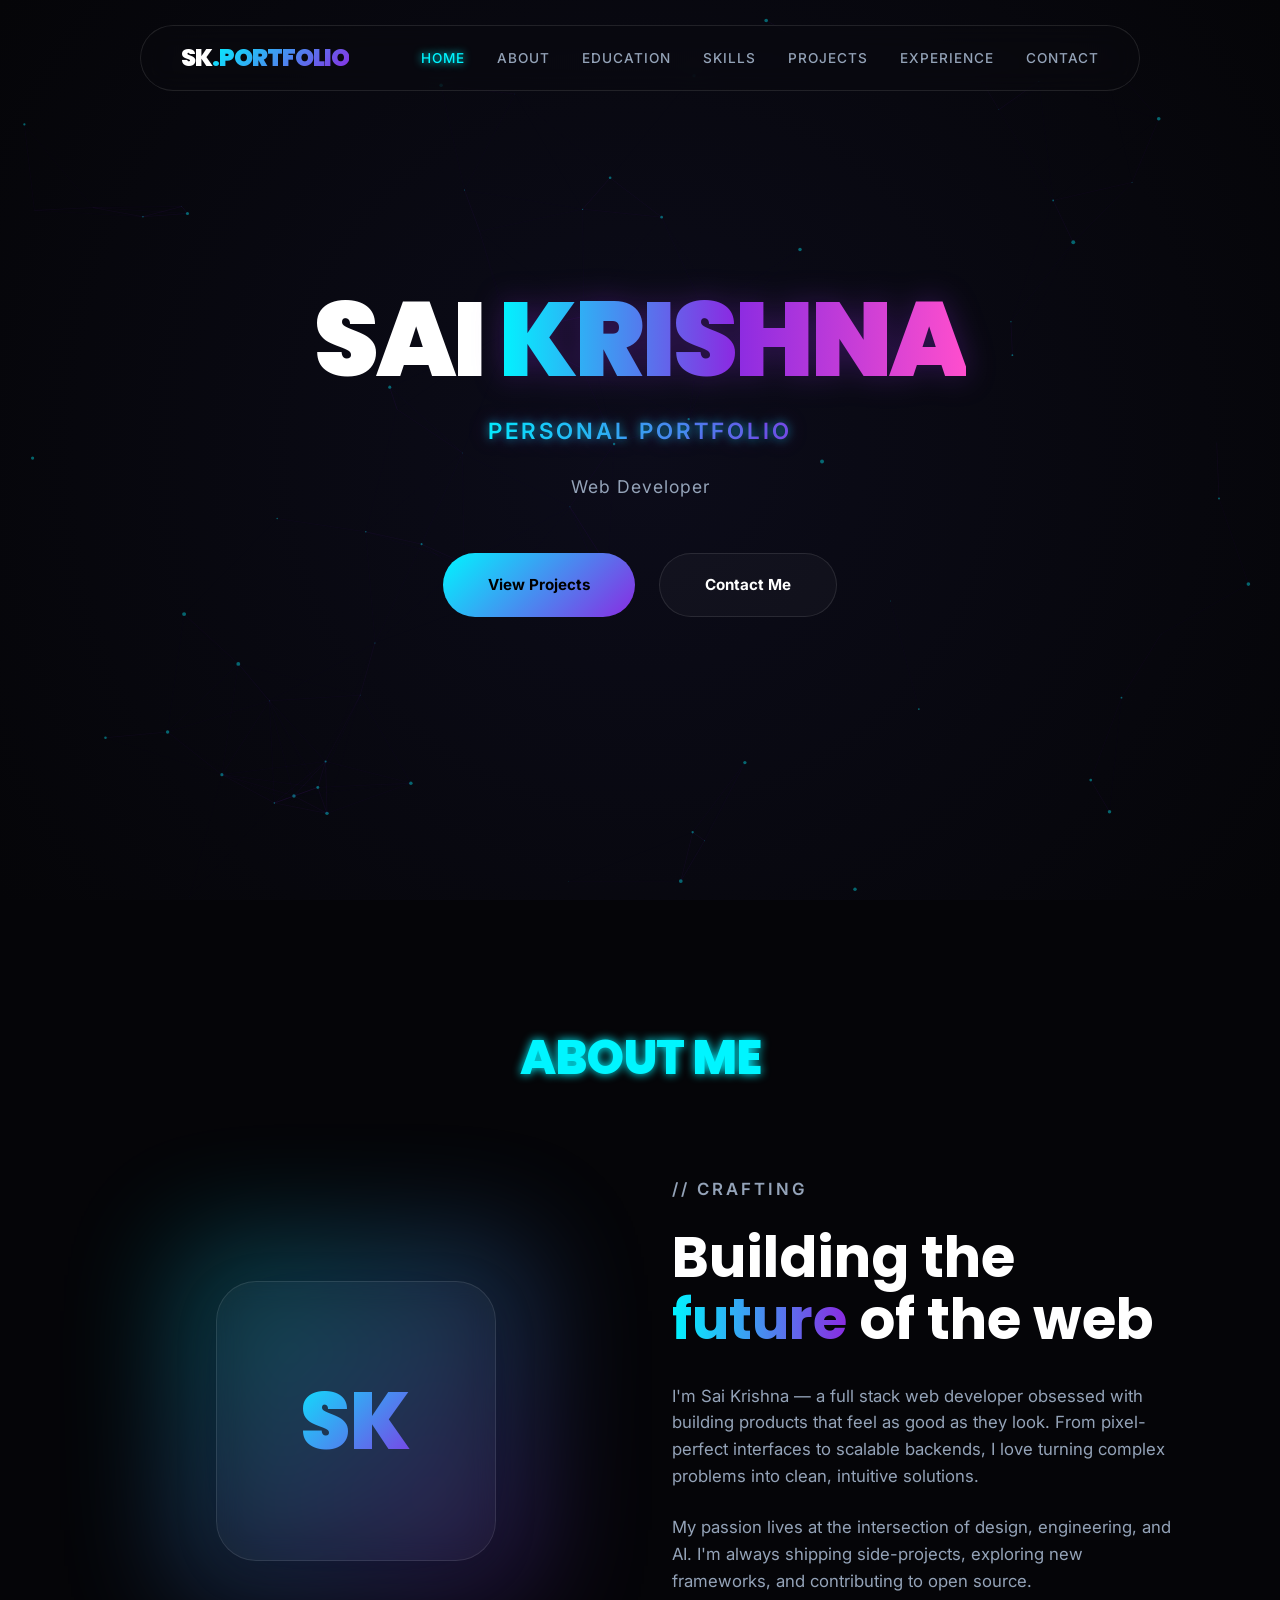
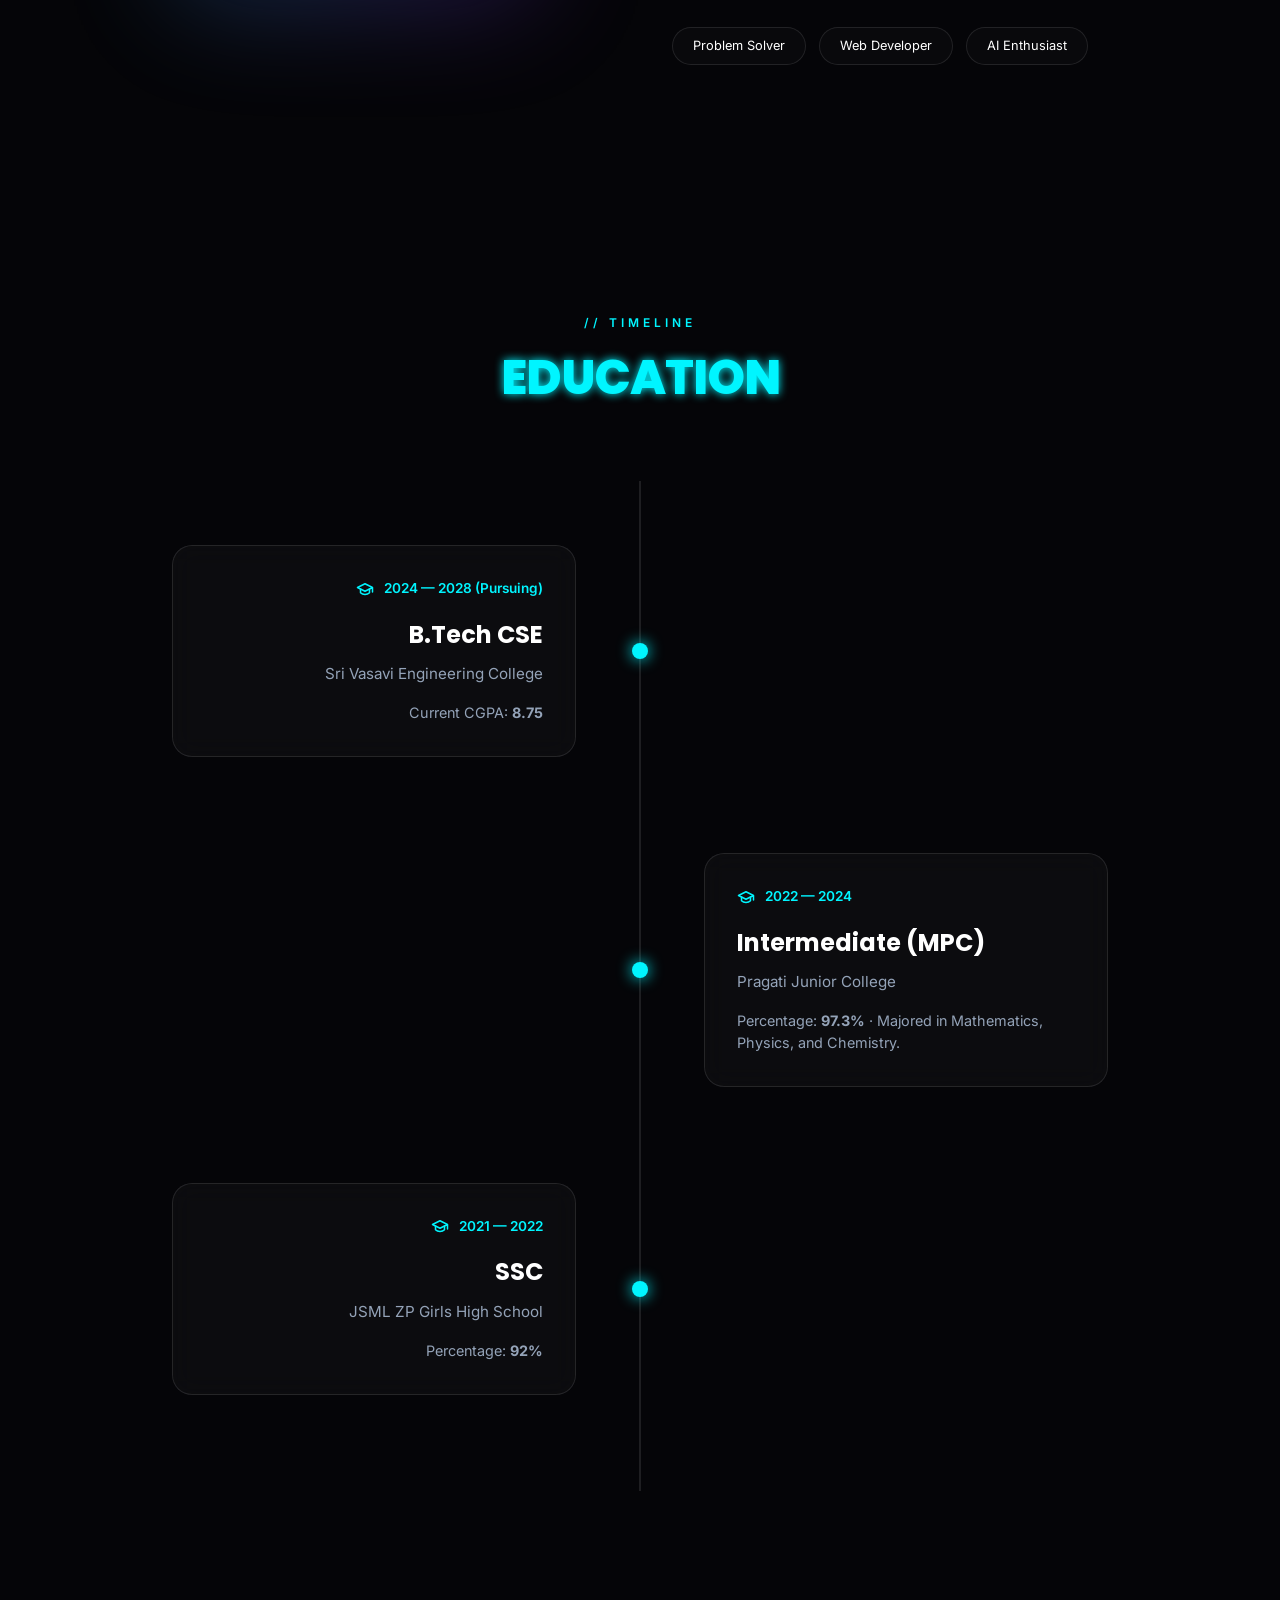
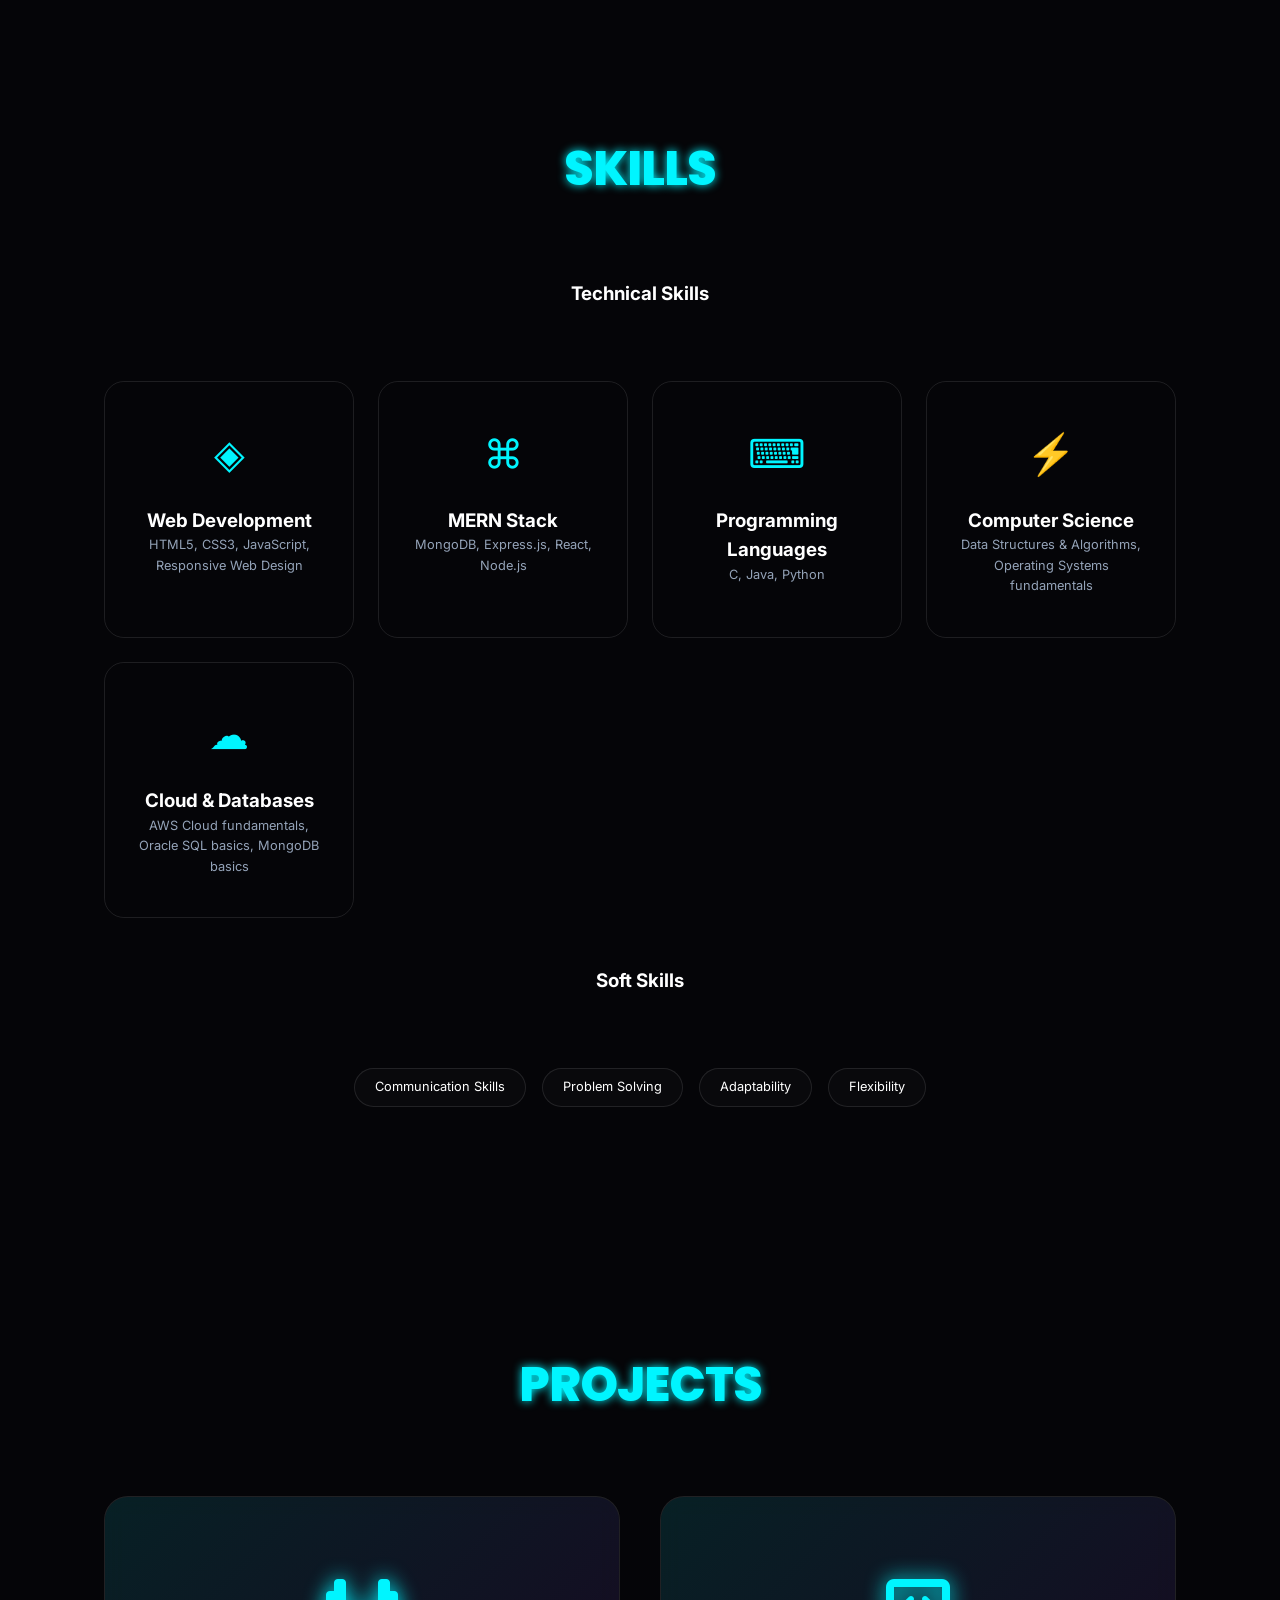
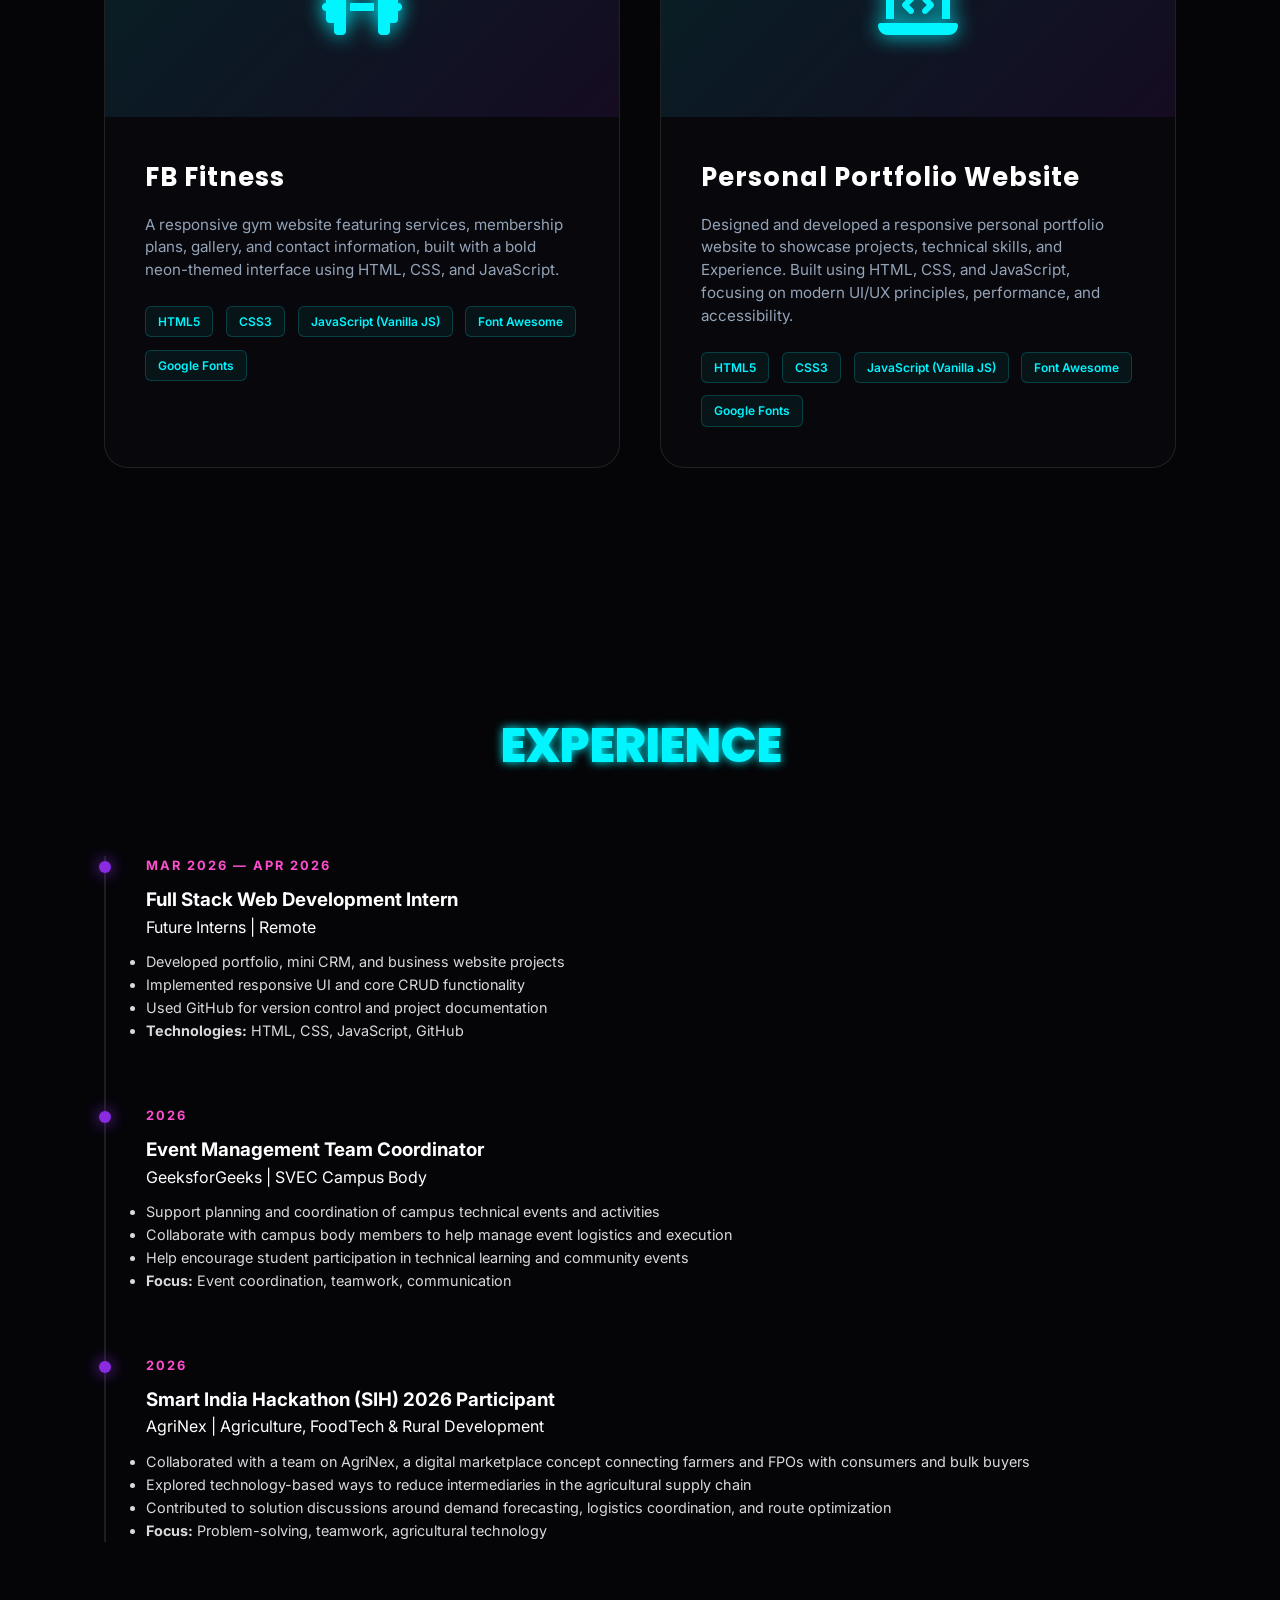
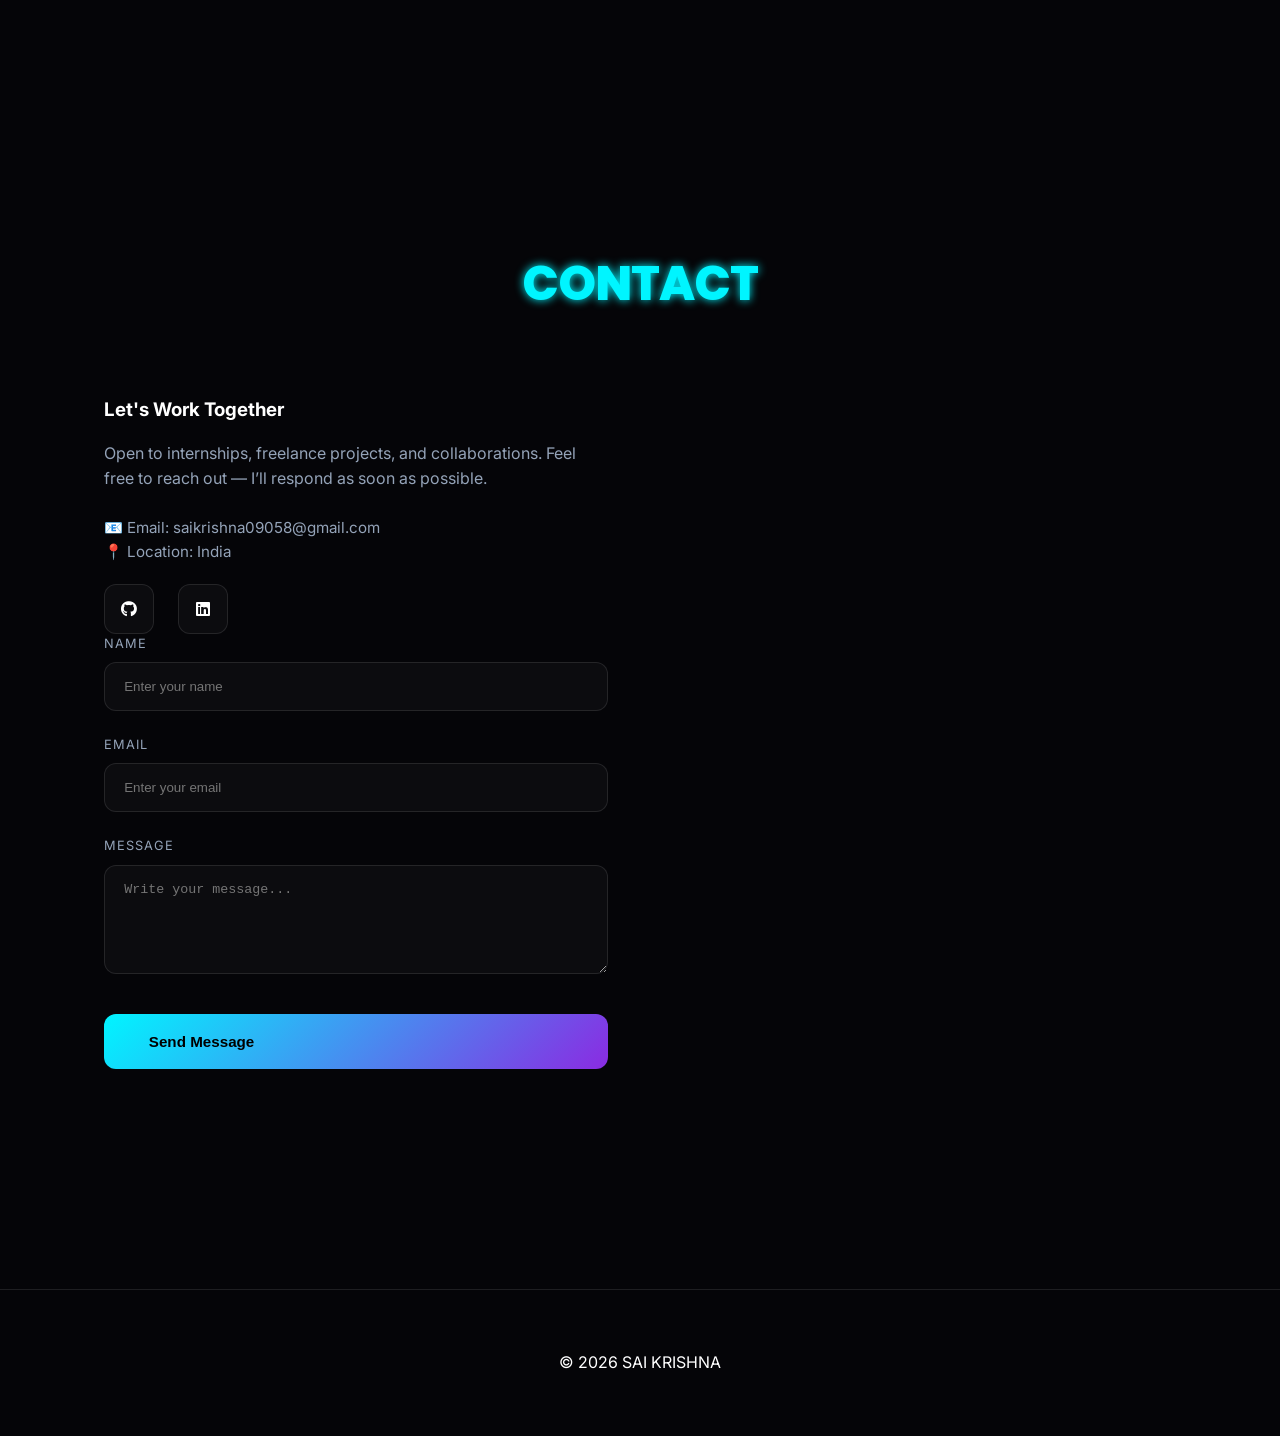
==== index.html @ a2b634c2 "Add files via upload" ====
<!DOCTYPE html>
<html lang="en">
<head>
    <meta charset="UTF-8">
    <meta name="viewport" content="width=device-width, initial-scale=1.0">
    <title>Sai Krishna | Personal Portfolio</title>

    <!-- Google Fonts -->
    <link href="https://fonts.googleapis.com/css2?family=Inter:wght@300;400;500;600&family=Poppins:wght@400;600;700;800;900&display=swap" rel="stylesheet">

    <!-- Font Awesome -->
    <link rel="stylesheet" href="https://cdnjs.cloudflare.com/ajax/libs/font-awesome/6.5.0/css/all.min.css">

    <!-- External CSS -->
    <link rel="stylesheet" href="styles.css">
</head>
<body>

    <div id="scroll-progress"></div>
    <canvas id="bg-canvas"></canvas>

    <!-- Navbar -->
    <nav id="navbar">
        <a href="#" class="logo">SK<span>.PORTFOLIO</span></a>
        <ul class="nav-links">
            <li><a href="#home">Home</a></li>
            <li><a href="#about">About</a></li>
            <li><a href="#education">Education</a></li>
            <li><a href="#skills">Skills</a></li>
            <li><a href="#projects">Projects</a></li>
            <li><a href="#experience">Experience</a></li>
            <li><a href="#contact">Contact</a></li>
        </ul>
    </nav>

    <!-- Hero Section -->
    <header class="hero" id="home">
        <h1 class="scroll-reveal">
             SAI <span class="gradient-text">KRISHNA</span>
        </h1>
        <p class="hero-tagline scroll-reveal">Personal Portfolio</p>
        <div class="subtitle scroll-reveal" id="typewriter"></div>
        <div class="hero-btns scroll-reveal">
            <a href="#projects" class="btn btn-primary">
                View Projects
            </a>
            <a href="#contact" class="btn btn-secondary">
                Contact Me
            </a>
        </div>
        
    </header>

    <!-- About Section -->
    <section id="about">
        <div class="section-header scroll-reveal">
            <h2><span class="accent">About Me</span></h2>
        </div>

        <div class="about-grid container">
            <div class="about-visual scroll-reveal">
                <div class="glow-box"></div>
                <div class="sk-box">
                    <span>SK</span>
                </div>
            </div>
            
            <div class="about-content scroll-reveal">
                <p class="about-header">// CRAFTING</p>
                <h2 class="about-title">Building the <span class="accent">future</span> of the web</h2>
                
                <p>I'm Sai Krishna — a full stack web developer obsessed with building products that feel as good as they look. From pixel-perfect interfaces to scalable backends, I love turning complex problems into clean, intuitive solutions.</p>
                
                <p>My passion lives at the intersection of design, engineering, and AI. I'm always shipping side-projects, exploring new frameworks, and contributing to open source.</p>
                
                <div class="skill-pills">
                    <span class="pill">Problem Solver</span>
                    <span class="pill">Web Developer</span>
                    <span class="pill">AI Enthusiast</span>

                </div>
            </div>
        </div>
    </section>

    <!-- Education Section -->
    <section id="education">
        <div class="timeline-section-header scroll-reveal">
            <span class="timeline-label">// TIMELINE</span>
            <h2 class="timeline-title"><span class="accent">Education</span></h2>
        </div>
        
        <div class="edu-timeline container">
            <div class="edu-item scroll-reveal">
                <div class="edu-dot"></div>
                <div class="edu-card">
                    <div class="edu-meta">
                        <svg width="18" height="18" viewBox="0 0 24 24" fill="none" stroke="currentColor" stroke-width="2" stroke-linecap="round" stroke-linejoin="round"><path d="M22 10v6M2 10l10-5 10 5-10 5z"/><path d="M6 12v5c3 3 9 3 12 0v-5"/></svg>
                        2024 — 2028 (Pursuing)
                    </div>
                    <h3>B.Tech CSE</h3>
                    <p class="edu-inst">Sri Vasavi Engineering College</p>
                    <p class="edu-desc">Current CGPA: <strong>8.75</strong></p>
                </div>
            </div>
            
            <div class="edu-item scroll-reveal">
                <div class="edu-dot"></div>
                <div class="edu-card">
                    <div class="edu-meta">
                        <svg width="18" height="18" viewBox="0 0 24 24" fill="none" stroke="currentColor" stroke-width="2" stroke-linecap="round" stroke-linejoin="round"><path d="M22 10v6M2 10l10-5 10 5-10 5z"/><path d="M6 12v5c3 3 9 3 12 0v-5"/></svg>
                        2022 — 2024
                    </div>
                    <h3>Intermediate (MPC)</h3>
                    <p class="edu-inst">Pragati Junior College</p>
                    <p class="edu-desc">Percentage: <strong>97.3%</strong> · Majored in Mathematics, Physics, and Chemistry.</p>
                </div>
            </div>
            
            <div class="edu-item scroll-reveal">
                <div class="edu-dot"></div>
                <div class="edu-card">
                    <div class="edu-meta">
                        <svg width="18" height="18" viewBox="0 0 24 24" fill="none" stroke="currentColor" stroke-width="2" stroke-linecap="round" stroke-linejoin="round"><path d="M22 10v6M2 10l10-5 10 5-10 5z"/><path d="M6 12v5c3 3 9 3 12 0v-5"/></svg>
                        2021 — 2022
                    </div>
                    <h3>SSC</h3>
                    <p class="edu-inst">JSML ZP Girls High School</p>
                    <p class="edu-desc">Percentage: <strong>92%</strong></p>
                </div>
            </div>
        </div>
    </section>

    <!-- Skills Section -->
    <section id="skills">
        <div class="section-header scroll-reveal">
            <h2><span class="accent">Skills</span></h2>
        </div>

        <div class="section-header scroll-reveal">
            <h3>Technical Skills</h3>
        </div>
        <div class="skills-grid">
            <div class="skill-card scroll-reveal">
                <span class="skill-icon">◈</span>
                <h3>Web Development</h3>
                <p style="font-size: 0.8rem; color: var(--text-secondary);">HTML5, CSS3, JavaScript, Responsive Web Design</p>
            </div>
            <div class="skill-card scroll-reveal">
                <span class="skill-icon">⌘</span>
                <h3>MERN Stack</h3>
                <p style="font-size: 0.8rem; color: var(--text-secondary);">MongoDB, Express.js, React, Node.js</p>
            </div>
            <div class="skill-card scroll-reveal">
                <span class="skill-icon">⌨</span>
                <h3>Programming Languages</h3>
                <p style="font-size: 0.8rem; color: var(--text-secondary);">C, Java, Python</p>
            </div>
            <div class="skill-card scroll-reveal">
                <span class="skill-icon">⚡</span>
                <h3>Computer Science</h3>
                <p style="font-size: 0.8rem; color: var(--text-secondary);">Data Structures & Algorithms, Operating Systems fundamentals</p>
            </div>
            <div class="skill-card scroll-reveal">
                <span class="skill-icon">☁</span>
                <h3>Cloud & Databases</h3>
                <p style="font-size: 0.8rem; color: var(--text-secondary);">AWS Cloud fundamentals, Oracle SQL basics, MongoDB basics</p>
            </div>
        </div>

        <div class="section-header scroll-reveal" style="margin-top: 3rem;">
            <h3>Soft Skills</h3>
        </div>
        <div class="skill-pills scroll-reveal" style="display: flex; justify-content: center; flex-wrap: wrap; gap: 1rem; margin-top: 1.5rem;">
            <span class="pill">Communication Skills</span>
            <span class="pill">Problem Solving</span>
            <span class="pill">Adaptability</span>
            <span class="pill">Flexibility</span>
        </div>
    </section>

    <!-- Projects Section -->
    <section id="projects">
        <div class="section-header scroll-reveal">
            <h2><span class="accent">Projects</span></h2>
        </div>
        <div class="projects-grid container">
            <!-- Project 1: FB Fitness -->
            <div class="glass-card project-card scroll-reveal">
                <div class="project-img">
                    <i class="fas fa-dumbbell"></i>
                    <div class="project-overlay">
                        <a href="projects/fb-fitness/index.html" target="_blank" rel="noopener noreferrer" class="btn btn-primary" style="padding: 10px 20px;">Live Demo</a>
                    </div>
                </div>
                <div class="project-info">
                    <h3>FB Fitness </h3>
                    <p style="color: var(--text-secondary); font-size: 0.95rem; line-height: 1.5;">
                        A responsive gym website featuring services, membership plans, gallery, and contact information, built with a bold neon-themed interface using HTML, CSS, and JavaScript.
                    </p>
                    <div class="tech-stack">
                        <span class="tag">HTML5</span>
                        <span class="tag">CSS3</span>
                        <span class="tag">JavaScript (Vanilla JS)</span>
                        <span class="tag">Font Awesome</span>
                        <span class="tag">Google Fonts</span>
                    </div>
                </div>
            </div>

            <!-- Project 2: Personal Portfolio -->
            <div class="glass-card project-card scroll-reveal">
                <div class="project-img">
                    <i class="fas fa-laptop-code"></i>
                    <div class="project-overlay">
                        <a href="#" class="btn btn-primary" style="padding: 10px 20px;">View Site</a>
                    </div>
                </div>
                <div class="project-info">
                    <h3>Personal Portfolio Website</h3>
                    <p style="color: var(--text-secondary); font-size: 0.95rem; line-height: 1.5;">Designed and developed a responsive personal portfolio website to showcase projects, technical skills, and Experience. Built using HTML, CSS, and JavaScript, focusing on modern UI/UX principles, performance, and accessibility.                      </p>
                    <div class="tech-stack">
                        <span class="tag">HTML5</span>
                        <span class="tag">CSS3</span>
                        <span class="tag">JavaScript (Vanilla JS)</span>
                        <span class="tag">Font Awesome</span>
                        <span class="tag">Google Fonts</span>

                    </div>
                </div>
            </div>
        </div>
    </section>

<!-- Experience Section -->
<section id="experience">
    <div class="section-header scroll-reveal">
        <h2><span class="accent">Experience</span></h2>
    </div>

    <div class="exp-timeline">
        <div class="exp-item scroll-reveal">
            <div class="exp-date">Mar 2026 — Apr 2026</div>

            <div class="timeline-content">
                <h3>Full Stack Web Development Intern</h3>
                <p>Future Interns | Remote</p>

                <ul style="margin-top: 0.6rem; opacity: 0.85; font-size: 0.9rem;">
                    <li>Developed portfolio, mini CRM, and business website projects</li>
                    <li>Implemented responsive UI and core CRUD functionality</li>
                    <li>Used GitHub for version control and project documentation</li>
                    <li><strong>Technologies:</strong> HTML, CSS, JavaScript, GitHub</li>
                </ul>
            </div>
        </div>

        <div class="exp-item scroll-reveal">
            <div class="exp-date">2026</div>
            <div class="timeline-content">
                <h3>Event Management Team Coordinator</h3>
                <p>GeeksforGeeks | SVEC Campus Body</p>
                <ul style="margin-top: 0.6rem; opacity: 0.85; font-size: 0.9rem;">
                    <li>Support planning and coordination of campus technical events and activities</li>
                    <li>Collaborate with campus body members to help manage event logistics and execution</li>
                    <li>Help encourage student participation in technical learning and community events</li>
                    <li><strong>Focus:</strong> Event coordination, teamwork, communication</li>
                </ul>
            </div>
        </div>

        <div class="exp-item scroll-reveal">
            <div class="exp-date">2026</div>
            <div class="timeline-content">
                <h3>Smart India Hackathon (SIH) 2026 Participant</h3>
                <p>AgriNex | Agriculture, FoodTech & Rural Development</p>
                <ul style="margin-top: 0.6rem; opacity: 0.85; font-size: 0.9rem;">
                    <li>Collaborated with a team on AgriNex, a digital marketplace concept connecting farmers and FPOs with consumers and bulk buyers</li>
                    <li>Explored technology-based ways to reduce intermediaries in the agricultural supply chain</li>
                    <li>Contributed to solution discussions around demand forecasting, logistics coordination, and route optimization</li>
                    <li><strong>Focus:</strong> Problem-solving, teamwork, agricultural technology</li>
                </ul>
            </div>
        </div>
    </div>
</section>
  <!-- Contact Section -->
<section id="contact">
    <div class="section-header scroll-reveal">
        <h2><span class="accent">Contact</span></h2>
    </div>

    <div class="contact-container scroll-reveal">

        <!-- Left Side -->
        <div>
            <h3>Let's Work Together</h3>
            <p style="color: var(--text-secondary); margin-top: 1rem;">
                Open to internships, freelance projects, and collaborations. 
                Feel free to reach out — I’ll respond as soon as possible.
            </p>

            <div style="margin-top: 1.5rem; color: var(--text-secondary); font-size: 0.95rem;">
                <p>📧 Email: saikrishna09058@gmail.com</p>
                <p>📍 Location: India</p>
            </div>
<div class="social-links" style="margin-top: 1.2rem;">
    
    <a href="https://github.com/sathivellisaikrishna" target="_blank" class="social-item">
        <i class="fab fa-github"></i>
    </a>

    <a href="https://www.linkedin.com/in/sathivelli-sai-krishna-54211a346" target="_blank" class="social-item">
        <i class="fab fa-linkedin"></i>
    </a>

</div>        <!-- Right Side (Form) -->
        <form id="contact-form">
            <div class="form-group">
                <label>Name</label>
                <input type="text" placeholder="Enter your name" required>
            </div>

            <div class="form-group">
                <label>Email</label>
                <input type="email" placeholder="Enter your email" required>
            </div>

            <div class="form-group">
                <label>Message</label>
                <textarea rows="5" placeholder="Write your message..." required></textarea>
            </div>

            <button type="submit" class="btn btn-primary" 
                style="width: 100%; border-radius: 12px; margin-top: 1rem;">
                Send Message
            </button>
        </form>
    </div>
</section>

    <footer>
        <p>&copy; 2026 SAI KRISHNA</p>
    </footer>

    <!-- External JS -->
    <script src="script.js"></script>

</body>
</html>
---- styles.css ----
:root {
            /* Futuristic Color Palette */
            --bg-deep: #050508;
            --bg-card: rgba(10, 10, 15, 0.7);
            --text-primary: #ffffff;
            --text-secondary: #94a3b8;
            
            /* Neon Accents */
            --cyan: #00f5ff;
            --purple: #8a2be2;
            --pink: #ff4ecd;
            
            /* Glassmorphism & UI */
            --glass-border: rgba(255, 255, 255, 0.1);
            --glass-blur: blur(12px);
            --glow-shadow: 0 0 20px rgba(0, 245, 255, 0.15);
            
            --transition: all 0.4s cubic-bezier(0.175, 0.885, 0.32, 1.275);
        }

        * {
            margin: 0;
            padding: 0;
            box-sizing: border-box;
            cursor: default;
        }

        html {
            scroll-behavior: smooth;
            scrollbar-width: thin;
            scrollbar-color: var(--purple) var(--bg-deep);
        }

        body {
            background-color: var(--bg-deep);
            color: var(--text-primary);
            font-family: 'Inter', sans-serif;
            overflow-x: hidden;
            line-height: 1.6;
        }

        /* --- Global Animations --- */
        @keyframes float {
            0%, 100% { transform: translateY(0); }
            50% { transform: translateY(-10px); }
        }

        @keyframes pulse-glow {
            0%, 100% { opacity: 0.5; transform: scale(1); }
            50% { opacity: 1; transform: scale(1.05); }
        }

        /* --- Background Particles --- */
        #bg-canvas {
            position: fixed;
            top: 0;
            left: 0;
            width: 100%;
            height: 100%;
            z-index: -1;
            background: radial-gradient(circle at 50% 50%, #0c0c1a 0%, #050508 100%);
        }

        /* --- Scroll Progress Bar --- */
        #scroll-progress {
            position: fixed;
            top: 0;
            left: 0;
            width: 0%;
            height: 4px;
            background: linear-gradient(to right, var(--cyan), var(--purple), var(--pink));
            z-index: 2000;
            box-shadow: 0 0 10px var(--cyan);
        }

        /* --- Navbar (Capsule Glass) --- */
        nav {
            position: fixed;
            top: 25px;
            left: 50%;
            transform: translateX(-50%);
            width: 90%;
            max-width: 1000px;
            z-index: 1500;
            padding: 0.8rem 2.5rem;
            background: rgba(10, 10, 15, 0.4);
            backdrop-filter: var(--glass-blur);
            border: 1px solid var(--glass-border);
            border-radius: 100px;
            display: flex;
            justify-content: space-between;
            align-items: center;
            transition: var(--transition);
        }

        nav.scrolled {
            top: 10px;
            background: rgba(5, 5, 8, 0.9);
            width: 95%;
            border-color: rgba(0, 245, 255, 0.2);
        }

        .logo {
            font-family: 'Poppins', sans-serif;
            font-size: 1.5rem;
            font-weight: 900;
            text-decoration: none;
            color: #fff;
            letter-spacing: -1px;
        }

        .logo span {
            background: linear-gradient(135deg, var(--cyan), var(--purple));
            -webkit-background-clip: text;
            -webkit-text-fill-color: transparent;
        }

        .nav-links {
            display: flex;
            gap: 2rem;
            list-style: none;
        }

        .nav-links a {
            text-decoration: none;
            color: var(--text-secondary);
            font-size: 0.85rem;
            font-weight: 500;
            transition: var(--transition);
            text-transform: uppercase;
            letter-spacing: 1px;
        }

        .nav-links a:hover, .nav-links a.active {
            color: var(--cyan);
            text-shadow: 0 0 8px var(--cyan);
        }

        /* --- Hero Section --- */
        .hero {
            height: 100vh;
            display: flex;
            flex-direction: column;
            align-items: center;
            justify-content: center;
            text-align: center;
            padding: 0 5%;
        }

        .hero h1 {
            font-family: 'Poppins', sans-serif;
            font-size: clamp(3rem, 10vw, 6.5rem);
            font-weight: 900;
            line-height: 1.1;
            text-transform: uppercase;
            letter-spacing: -3px;
        }

        .hero h1 .gradient-text {
            background: linear-gradient(to right, var(--cyan), var(--purple), var(--pink));
            -webkit-background-clip: text;
            -webkit-text-fill-color: transparent;
            filter: drop-shadow(0 0 15px rgba(138, 43, 226, 0.3));
        }

        .hero .subtitle {
            font-size: 1.1rem;
            color: var(--text-secondary);
            margin-top: 1.5rem;
            height: 1.5rem;
            font-weight: 400;
            letter-spacing: 1px;
        }

        .hero-btns {
            display: flex;
            gap: 1.5rem;
            margin-top: 3.5rem;
        }

        .btn {
            padding: 1.2rem 2.8rem;
            border-radius: 100px;
            font-weight: 700;
            text-decoration: none;
            font-size: 0.95rem;
            transition: var(--transition);
            display: flex;
            align-items: center;
            gap: 10px;
        }

        .btn-primary {
            background: linear-gradient(135deg, var(--cyan), var(--purple));
            color: #000;
            border: none;
        }

        .btn-primary:hover {
            transform: translateY(-5px) scale(1.02);
            box-shadow: 0 10px 30px rgba(0, 245, 255, 0.4);
        }

        .btn-secondary {
            background: rgba(255, 255, 255, 0.03);
            border: 1px solid var(--glass-border);
            color: #fff;
        }

        .btn-secondary:hover {
            background: rgba(255, 255, 255, 0.08);
            border-color: var(--pink);
            box-shadow: 0 0 15px rgba(255, 78, 205, 0.3);
            transform: translateY(-5px);
        }

        /* --- About Section --- */
        .about-grid {
            display: grid;
            grid-template-columns: 1fr 1fr;
            gap: 4rem;
            align-items: center;
        }

        .about-visual {
            position: relative;
            width: 100%;
            aspect-ratio: 1;
            display: flex;
            align-items: center;
            justify-content: center;
        }

        .about-visual .glow-box {
            position: absolute;
            width: 70%;
            height: 70%;
            background: linear-gradient(135deg, var(--cyan), var(--purple));
            filter: blur(60px);
            opacity: 0.3;
            z-index: 0;
        }

        .about-visual .sk-box {
            position: relative;
            z-index: 1;
            width: 280px;
            height: 280px;
            background: rgba(255, 255, 255, 0.03);
            border: 1px solid var(--glass-border);
            backdrop-filter: var(--glass-blur);
            border-radius: 40px;
            display: flex;
            align-items: center;
            justify-content: center;
            font-size: 5rem;
            font-weight: 900;
            font-family: 'Poppins', sans-serif;
            box-shadow: 0 10px 40px rgba(0, 0, 0, 0.2);
        }

        .about-visual .sk-box span {
            background: linear-gradient(135deg, var(--cyan), var(--purple));
            -webkit-background-clip: text;
            -webkit-text-fill-color: transparent;
        }

        .about-header {
            color: var(--cyan);
            font-size: 0.85rem;
            font-weight: 600;
            letter-spacing: 3px;
            text-transform: uppercase;
            margin-bottom: 1rem;
        }

        .about-title {
            font-family: 'Poppins', sans-serif;
            font-size: 3.5rem;
            font-weight: 700;
            line-height: 1.1;
            margin-bottom: 2rem;
        }

        .about-title .accent {
            background: linear-gradient(to right, var(--cyan), var(--purple));
            -webkit-background-clip: text;
            -webkit-text-fill-color: transparent;
        }

        .about-content p {
            color: var(--text-secondary);
            font-size: 1.05rem;
            margin-bottom: 1.5rem;
            max-width: 550px;
        }

        .skill-pills {
            display: flex;
            flex-wrap: wrap;
            gap: 0.8rem;
            margin-top: 2rem;
        }

        .pill {
            padding: 8px 20px;
            background: rgba(255, 255, 255, 0.02);
            border: 1px solid var(--glass-border);
            border-radius: 100px;
            font-size: 0.8rem;
            color: var(--text-primary);
            transition: var(--transition);
        }

        .pill:hover {
            border-color: var(--cyan);
            background: rgba(0, 245, 255, 0.05);
            transform: translateY(-2px);
        }

        /* --- Education Section --- */
        .timeline-section-header {
            text-align: center;
            margin-bottom: 4rem;
        }

        .timeline-label {
            color: var(--cyan);
            font-size: 0.75rem;
            font-weight: 600;
            letter-spacing: 4px;
            text-transform: uppercase;
            margin-bottom: 0.5rem;
            display: block;
        }

        .timeline-title {
            font-family: 'Poppins', sans-serif;
            font-size: 3rem;
            font-weight: 800;
            color: #fff;
            text-transform: uppercase;
            letter-spacing: -1px;
        }

        .edu-timeline {
            position: relative;
            max-width: 1000px;
            margin: 0 auto;
            padding: 2rem 0;
        }

        .edu-timeline::before {
            content: '';
            position: absolute;
            left: 50%;
            top: 0;
            bottom: 0;
            width: 2px;
            background: rgba(255, 255, 255, 0.1);
            transform: translateX(-50%);
        }

        .edu-item {
            position: relative;
            width: 50%;
            padding: 2rem;
            margin-bottom: 2rem;
        }

        .edu-item:nth-child(odd) {
            left: 0;
            text-align: right;
            padding-right: 4rem;
        }

        .edu-item:nth-child(even) {
            left: 50%;
            text-align: left;
            padding-left: 4rem;
        }

        .edu-dot {
            position: absolute;
            left: 100%;
            top: 50%;
            width: 16px;
            height: 16px;
            background: var(--cyan);
            border-radius: 50%;
            transform: translate(-50%, -50%);
            box-shadow: 0 0 15px var(--cyan);
            z-index: 2;
        }

        .edu-item:nth-child(even) .edu-dot {
            left: 0;
        }

        .edu-card {
            background: rgba(255, 255, 255, 0.03);
            border: 1px solid var(--glass-border);
            backdrop-filter: var(--glass-blur);
            padding: 2rem;
            border-radius: 20px;
            transition: var(--transition);
        }

        .edu-card:hover {
            border-color: var(--cyan);
            transform: translateY(-5px);
            background: rgba(255, 255, 255, 0.05);
        }

        .edu-meta {
            display: flex;
            align-items: center;
            gap: 10px;
            color: var(--cyan);
            font-size: 0.85rem;
            font-weight: 600;
            margin-bottom: 1rem;
        }

        .edu-item:nth-child(odd) .edu-meta {
            justify-content: flex-end;
        }

        .edu-card h3 {
            font-family: 'Poppins', sans-serif;
            font-size: 1.5rem;
            font-weight: 700;
            margin-bottom: 0.5rem;
            color: #fff;
        }

        .edu-inst {
            color: var(--text-secondary);
            font-size: 0.95rem;
            margin-bottom: 1rem;
        }

        .edu-desc {
            color: var(--text-secondary);
            font-size: 0.9rem;
            line-height: 1.5;
        }

        /* --- Global Section Headers --- */
        section {
            padding: 120px 5%;
            max-width: 1200px;
            margin: 0 auto;
        }

        .section-header {
            margin-bottom: 4.5rem;
            text-align: center;
        }

        .section-header h2 {
            font-family: 'Poppins', sans-serif;
            font-size: 3rem;
            font-weight: 800;
            text-transform: uppercase;
            letter-spacing: -1px;
        }

        .section-header .accent, .timeline-section-header .accent {
            color: var(--cyan);
            text-shadow: 0 0 10px var(--cyan);
        }

        .glass-card {
            background: var(--bg-card);
            backdrop-filter: var(--glass-blur);
            border: 1px solid var(--glass-border);
            border-radius: 24px;
            padding: 3rem;
            transition: var(--transition);
        }

        /* --- Skills Grid --- */
        .skills-grid {
            display: grid;
            grid-template-columns: repeat(auto-fit, minmax(220px, 1fr));
            gap: 1.5rem;
        }

        .skill-card {
            text-align: center;
            padding: 2.5rem 1.5rem;
            border: 1px solid var(--glass-border);
            border-radius: 20px;
            transition: var(--transition);
        }

        .skill-card:hover {
            transform: translateY(-8px);
            border-color: var(--cyan);
            box-shadow: 0 0 20px rgba(0, 245, 255, 0.2);
        }

        .skill-icon {
            font-size: 2.5rem;
            margin-bottom: 1.2rem;
            display: block;
            color: var(--cyan);
        }

        /* --- Projects Grid --- */
        .projects-grid {
            display: grid;
            grid-template-columns: repeat(auto-fit, minmax(350px, 1fr));
            gap: 2.5rem;
            justify-content: center;
        }

        .project-card {
            position: relative;
            padding: 0;
            overflow: hidden;
            display: flex;
            flex-direction: column;
        }

        .project-img {
            height: 220px;
            background: linear-gradient(135deg, rgba(0, 242, 255, 0.1), rgba(138, 43, 226, 0.1));
            position: relative;
            display: flex;
            align-items: center;
            justify-content: center;
            transition: var(--transition);
        }

        .project-img i {
            font-size: 4rem;
            color: var(--cyan);
            filter: drop-shadow(0 0 10px var(--cyan));
        }

        .project-overlay {
            position: absolute;
            top: 0; left: 0; width: 100%; height: 100%;
            background: rgba(10, 10, 15, 0.85);
            display: flex; gap: 1rem;
            justify-content: center;
            align-items: center;
            opacity: 0;
            transition: var(--transition);
            backdrop-filter: blur(4px);
        }

        .project-card:hover .project-overlay { opacity: 1; }
        .project-card:hover .project-img { transform: scale(1.02); }

        .project-info {
            padding: 2.5rem;
        }

        .project-info h3 {
            font-family: 'Poppins', sans-serif;
            font-size: 1.6rem;
            font-weight: 700;
            margin-bottom: 1rem;
            color: #fff;
            letter-spacing: 1px;
        }

        .tech-stack {
            display: flex;
            gap: 0.8rem;
            margin-top: 1.5rem;
            flex-wrap: wrap;
        }

        .tag {
            font-size: 0.75rem;
            color: var(--cyan);
            background: rgba(0, 245, 255, 0.05);
            padding: 5px 12px;
            border: 1px solid rgba(0, 245, 255, 0.2);
            border-radius: 6px;
            font-weight: 600;
        }

        /* --- Experience Timeline --- */
        .exp-timeline {
            position: relative;
            padding-left: 2.5rem;
            border-left: 2px solid var(--glass-border);
        }

        .exp-item {
            position: relative;
            margin-bottom: 4rem;
        }

        .exp-item::before {
            content: '';
            position: absolute;
            left: calc(-2.5rem - 7px);
            top: 5px;
            width: 12px;
            height: 12px;
            border-radius: 50%;
            background: var(--purple);
            box-shadow: 0 0 15px var(--purple);
        }

        .exp-date {
            font-size: 0.8rem;
            color: var(--pink);
            font-weight: 700;
            text-transform: uppercase;
            letter-spacing: 2px;
            margin-bottom: 0.5rem;
        }

        /* --- Contact Section --- */
        .contact-container {
            display: grid;
            grid-template-columns: 1fr 1fr;
            gap: 4rem;
        }

        form {
            display: flex;
            flex-direction: column;
            gap: 1.5rem;
        }

        .form-group {
            display: flex;
            flex-direction: column;
            gap: 0.5rem;
        }

        .form-group label {
            font-size: 0.8rem;
            text-transform: uppercase;
            letter-spacing: 1px;
            color: var(--text-secondary);
        }

        input, textarea {
            background: rgba(255, 255, 255, 0.03);
            border: 1px solid var(--glass-border);
            padding: 1rem 1.2rem;
            border-radius: 12px;
            color: #fff;
            outline: none;
            transition: var(--transition);
        }

        input:focus, textarea:focus {
            border-color: var(--cyan);
            box-shadow: 0 0 15px rgba(0, 245, 255, 0.1);
            background: rgba(255, 255, 255, 0.06);
        }

        .social-links {
            display: flex;
            gap: 1.5rem;
            margin-top: 2rem;
        }

        .social-item {
            width: 50px; height: 50px; background: rgba(255, 255, 255, 0.03); border: 1px solid var(--glass-border); border-radius: 12px;
            display: flex; justify-content: center; align-items: center; color: #fff; text-decoration: none; transition: var(--transition);
        }

        .social-item:hover {
            border-color: var(--pink); color: var(--pink); transform: translateY(-5px); box-shadow: 0 0 15px rgba(255, 78, 205, 0.2);
        }

        /* --- Footer --- */
        footer {
            padding: 60px 0; text-align: center; border-top: 1px solid var(--glass-border); margin-top: 100px;
        }

        .scroll-reveal { opacity: 0; transform: translateY(40px); transition: all 0.8s ease-out; }
        .scroll-reveal.active { opacity: 1; transform: translateY(0); }

        @media (max-width: 968px) {
            .contact-container { grid-template-columns: 1fr; }
            nav { width: 95%; padding: 0.6rem 1.5rem; }
            .nav-links { display: none; }
            .hero h1 { font-size: 3.5rem; }
            .hero-btns { flex-direction: column; width: 100%; }
            .btn { justify-content: center; }
            .about-grid { grid-template-columns: 1fr; text-align: center; }
            .about-visual .sk-box { width: 220px; height: 220px; font-size: 4rem; }
            .about-content p { margin: 0 auto 1.5rem; }
            .skill-pills { justify-content: center; }
            .about-title { font-size: 2.5rem; }
            .edu-timeline::before { left: 0; }
            .edu-item { width: 100%; text-align: left !important; padding: 2rem 0 2rem 2rem !important; }
            .edu-dot { left: 0 !important; }
            .timeline-title { font-size: 2.5rem; }
        }

.hero-tagline {
    margin-top: 1rem;
    font-size: 1.4rem; /* bigger size */
    font-weight: 600;
    letter-spacing: 3px;
    text-transform: uppercase;

    background: linear-gradient(to right, var(--cyan), var(--purple));
    -webkit-background-clip: text;
    -webkit-text-fill-color: transparent;

    text-shadow: 0 0 10px rgba(0, 245, 255, 0.6),
                 0 0 20px rgba(138, 43, 226, 0.4);
}
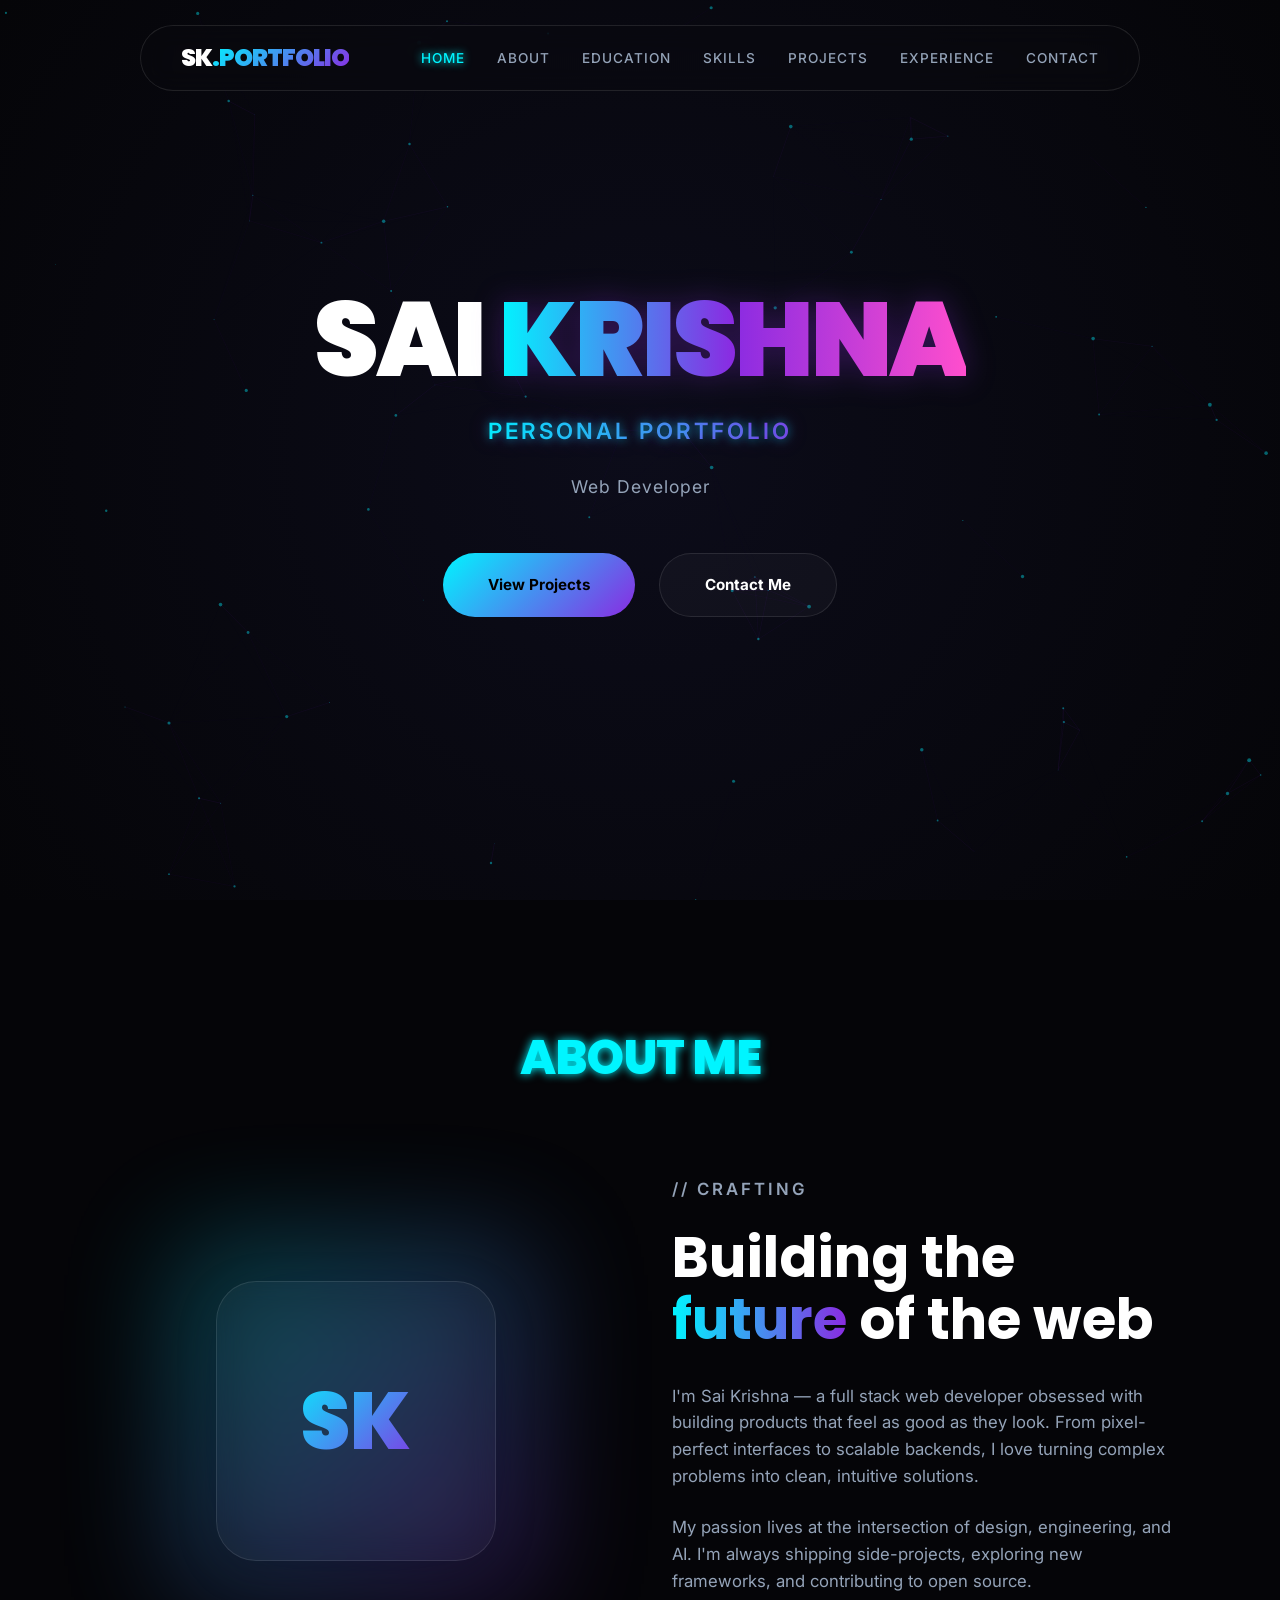
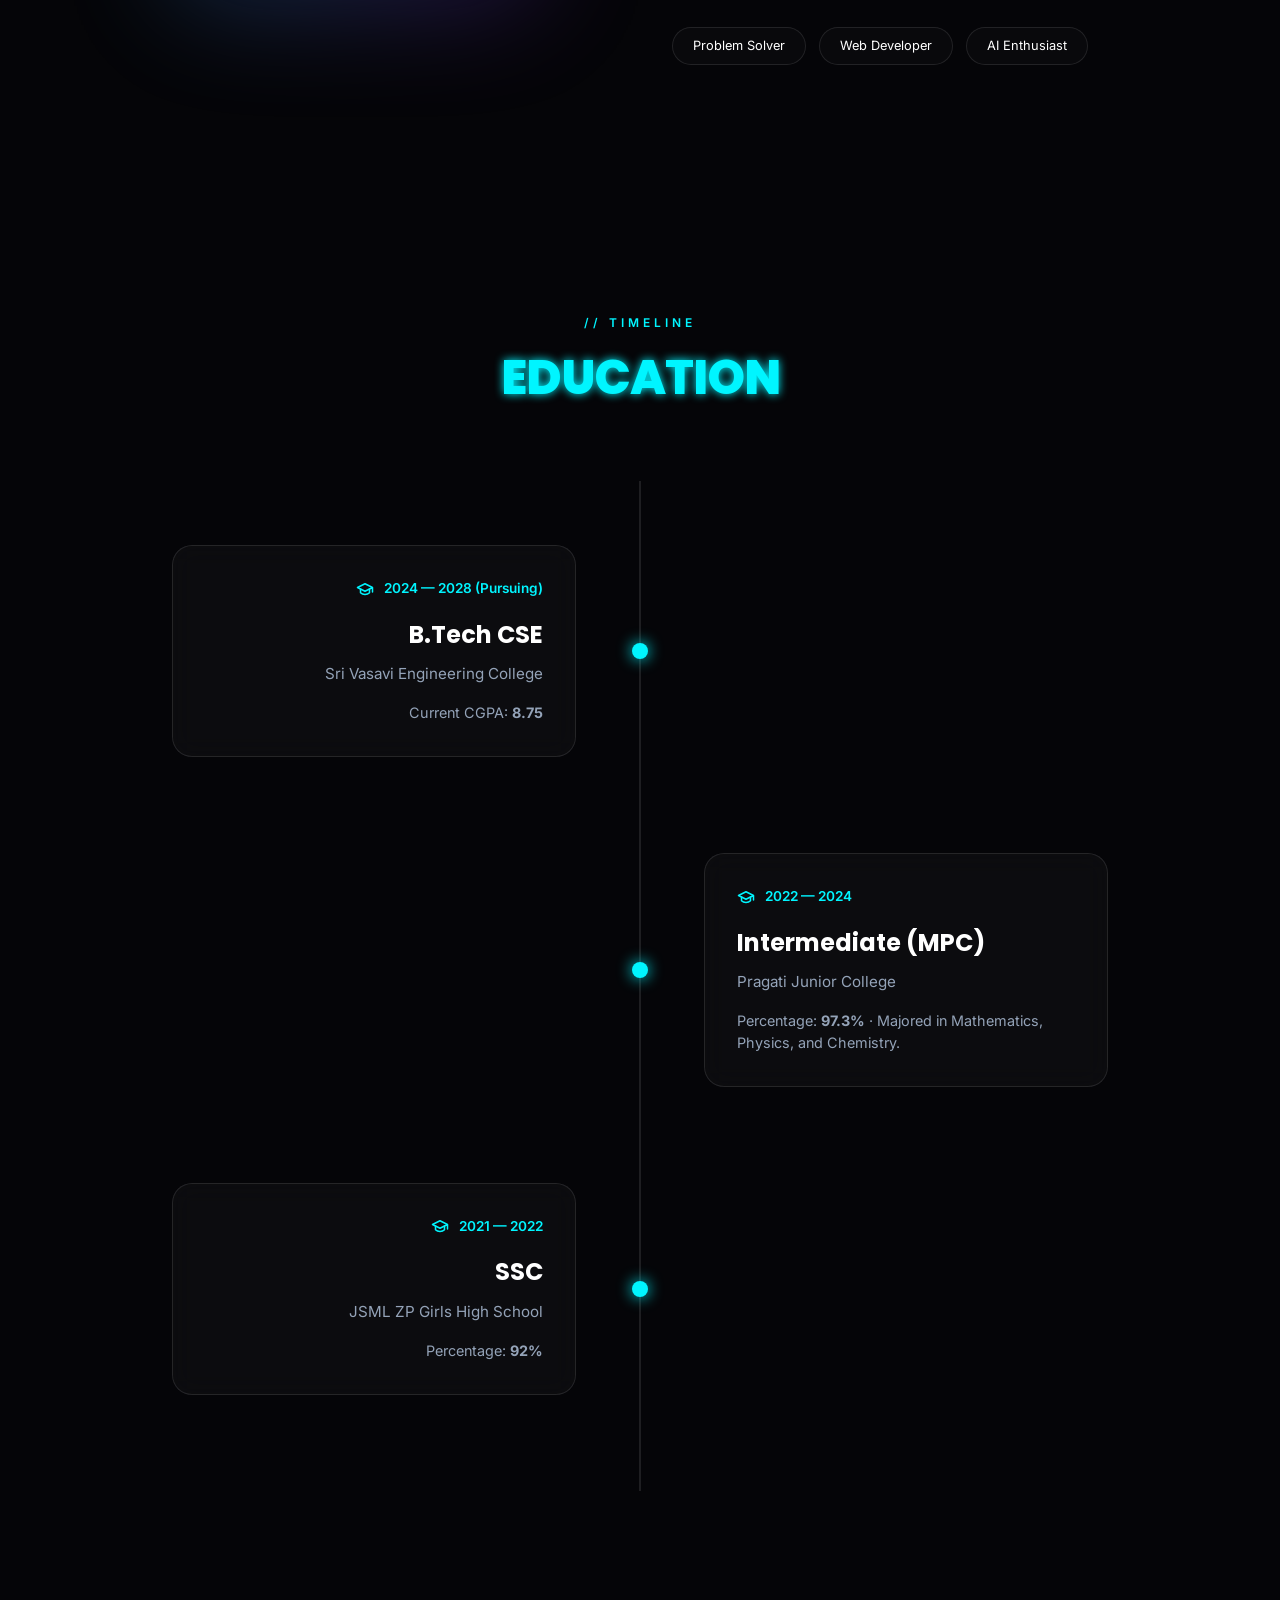
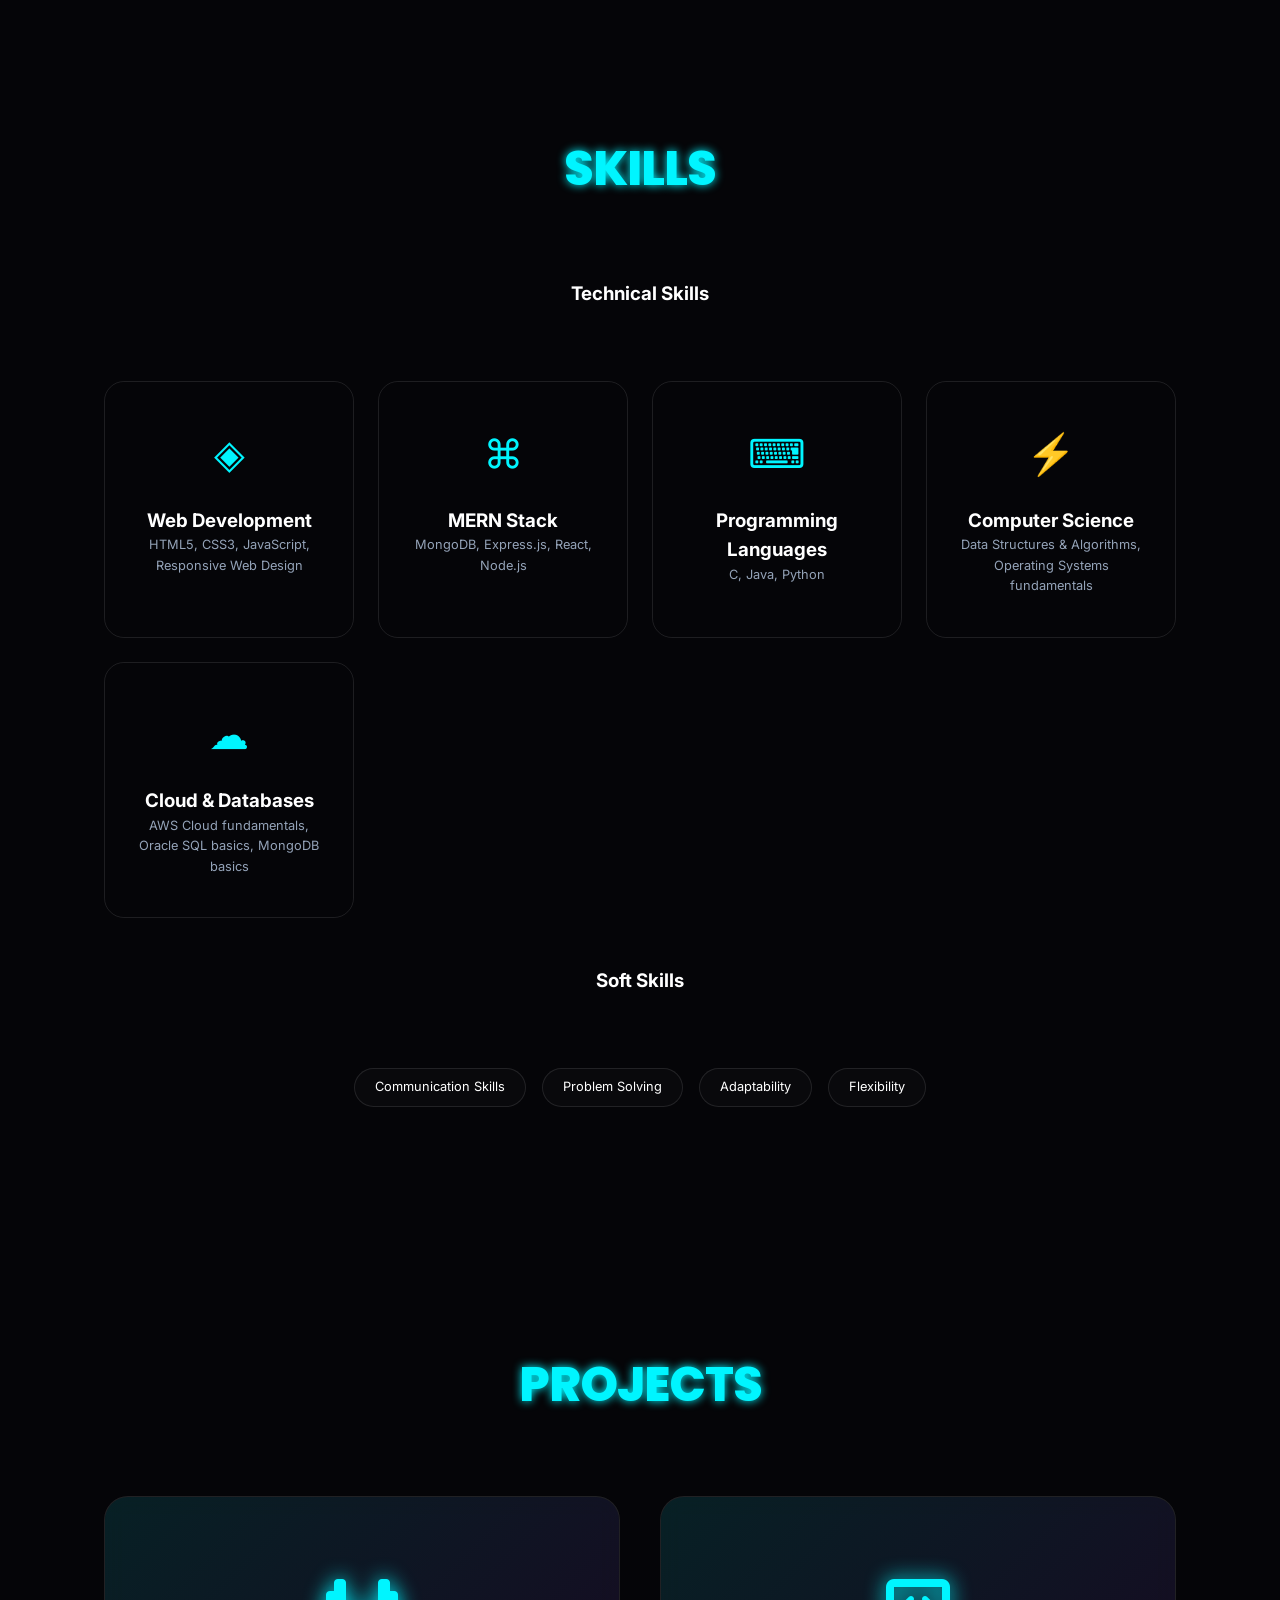
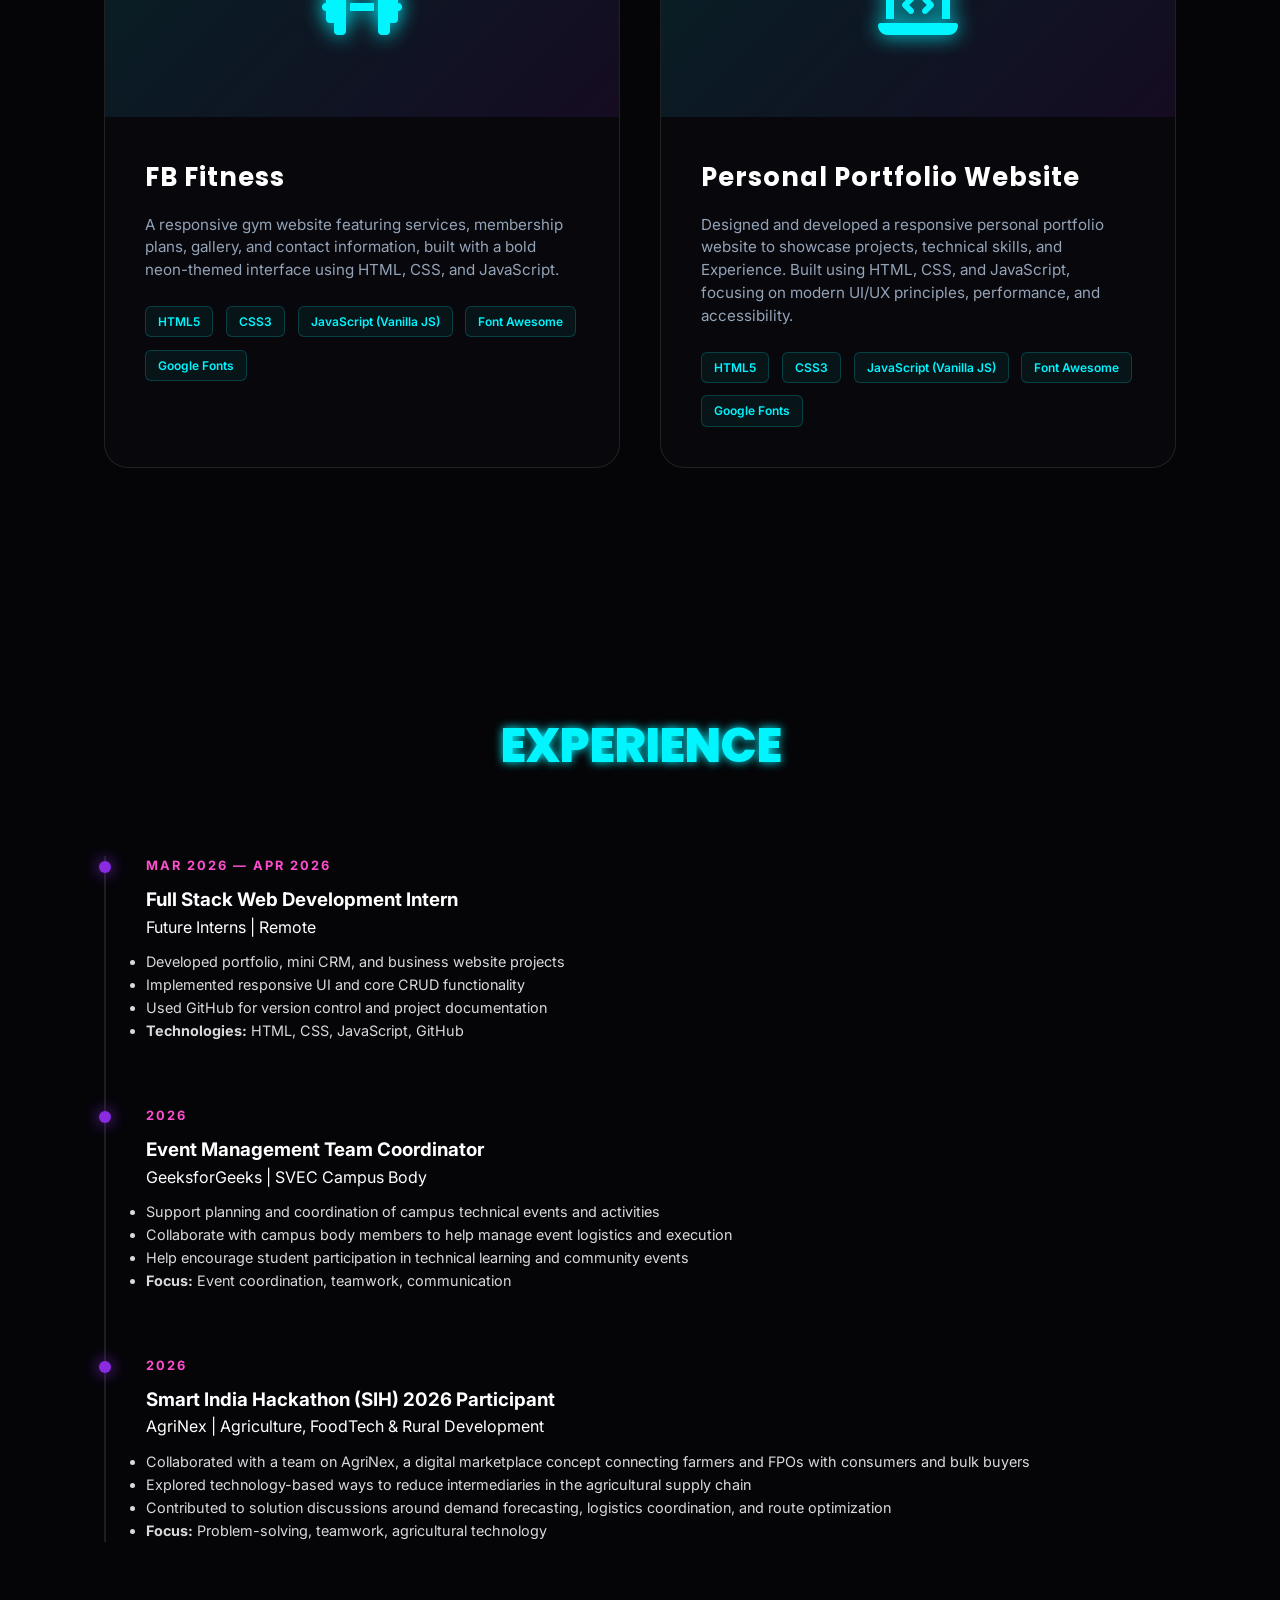
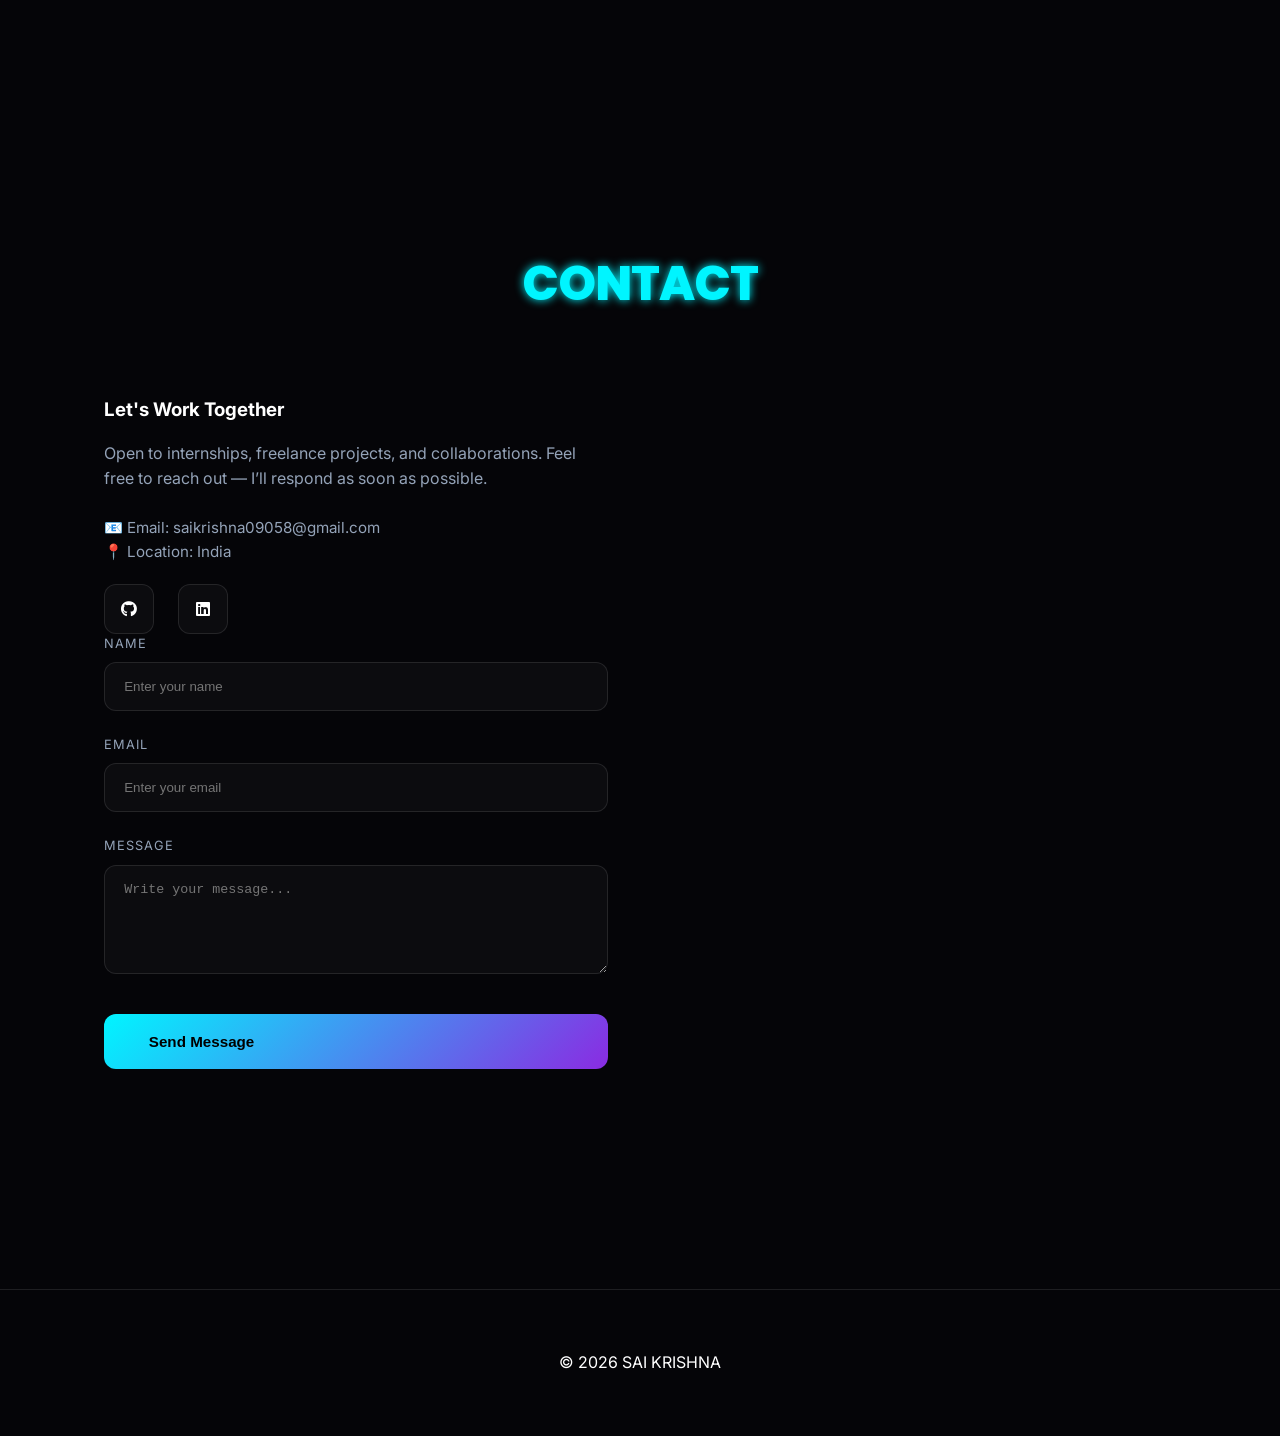
==== commit 052ca8d4: "fb updated" ====
--- a/index.html
+++ b/index.html
@@ -191,7 +191,9 @@
                 <div class="project-img">
                     <i class="fas fa-dumbbell"></i>
                     <div class="project-overlay">
-                        <a href="projects/fb-fitness/index.html" target="_blank" rel="noopener noreferrer" class="btn btn-primary" style="padding: 10px 20px;">Live Demo</a>
+                       <a href="./fb-fitness/index.html" target="_blank" rel="noopener noreferrer">
+  Live Demo
+</a>
                     </div>
                 </div>
                 <div class="project-info">
@@ -348,4 +350,4 @@
     <script src="script.js"></script>
 
 </body>
-</html>+</html>
